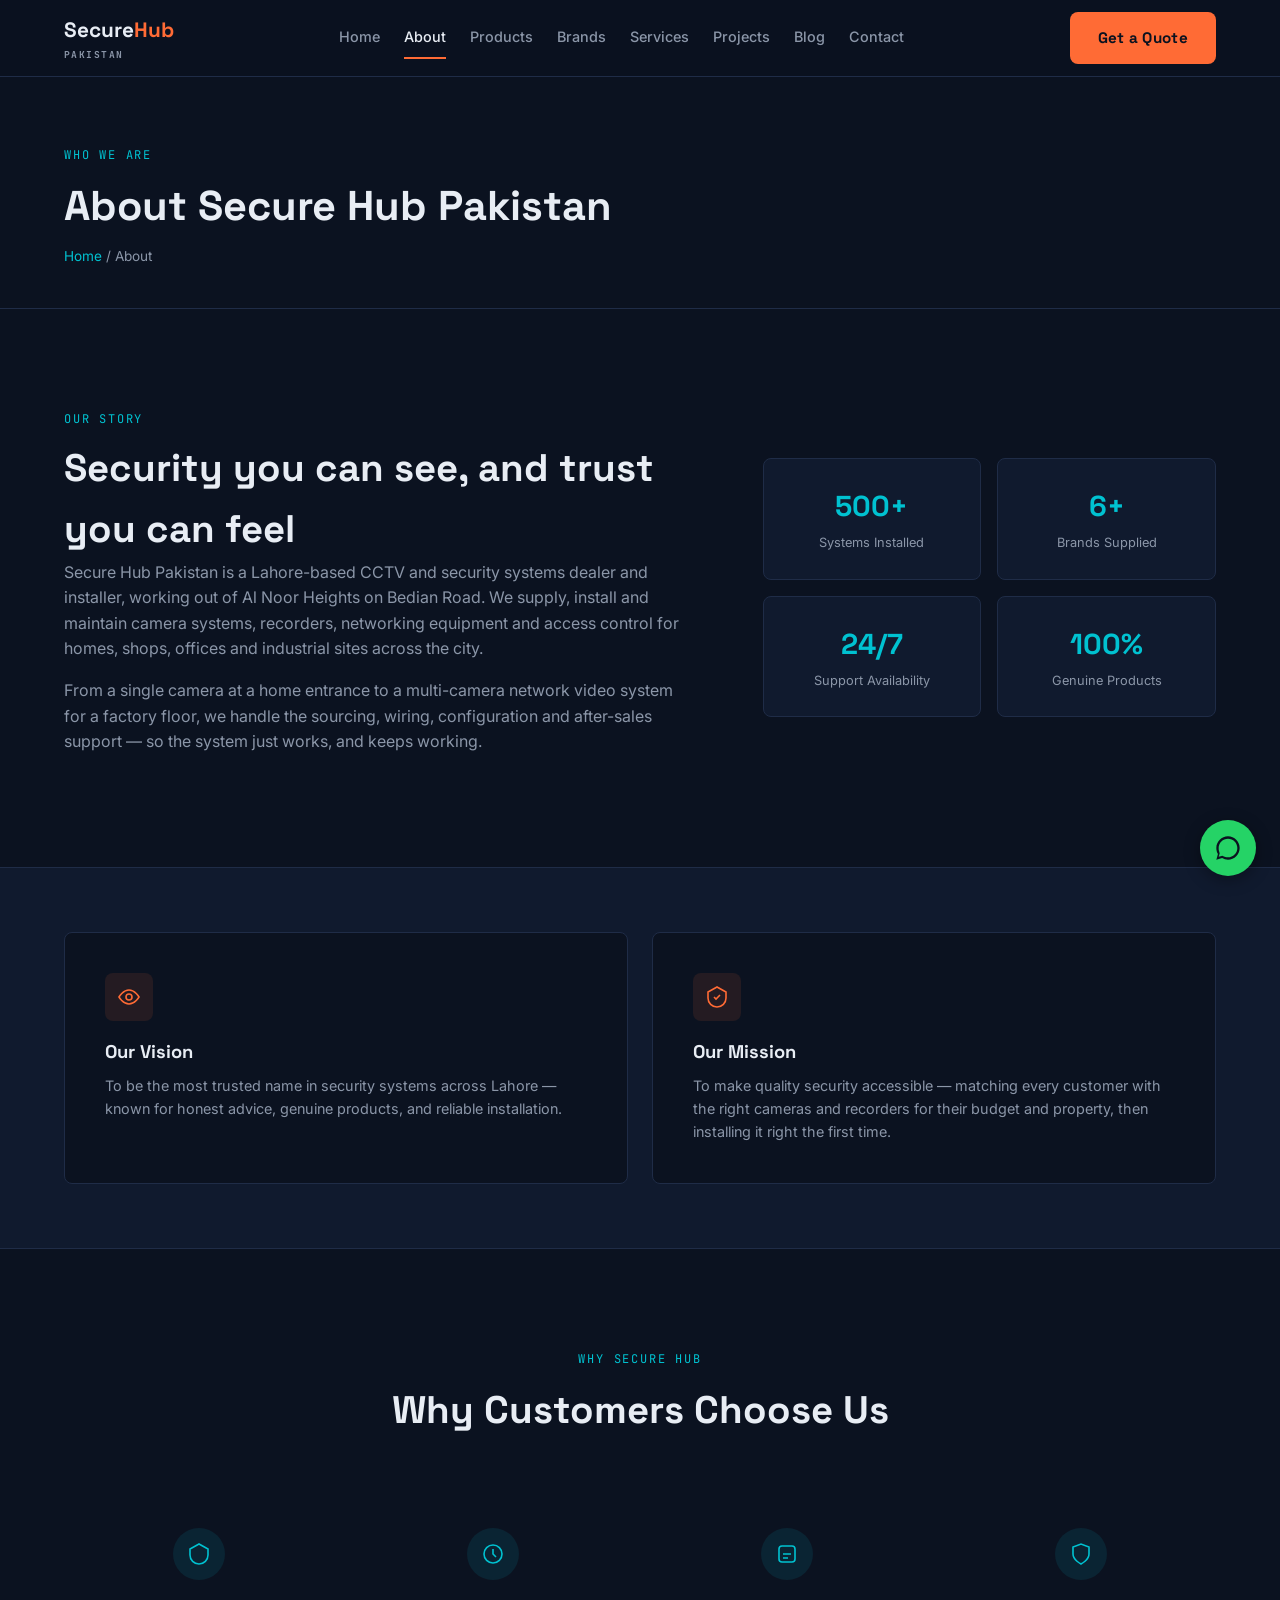
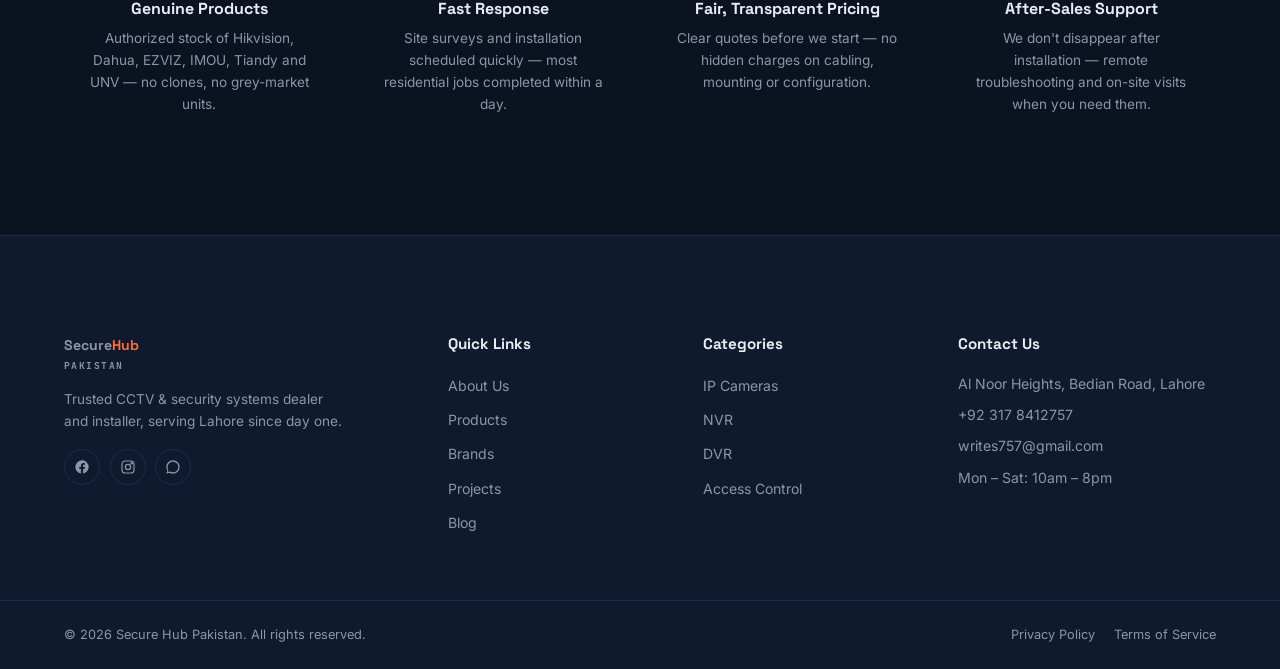
==== about.html @ 4f8807c8 "Add brands page with brand filtering" ====
<!DOCTYPE html>
<html lang="en">
<head>
<meta charset="UTF-8">
<meta name="viewport" content="width=device-width, initial-scale=1.0">
<title>About Us | Secure Hub Pakistan</title>
<meta name="description" content="Learn about Secure Hub Pakistan — Lahore's trusted CCTV and security systems dealer and installer.">
<link rel="preconnect" href="https://fonts.googleapis.com">
<link href="https://fonts.googleapis.com/css2?family=Space+Grotesk:wght@500;700&family=Inter:wght@400;500;600&family=JetBrains+Mono:wght@500&display=swap" rel="stylesheet">
<link rel="stylesheet" href="assets/css/variables.css">
<link rel="stylesheet" href="assets/css/style.css">
</head>
<body>

<!-- ===== NAVBAR ===== -->
<header class="navbar" id="navbar">
  <div class="container navbar__inner">
    <a href="index.html" class="navbar__logo">
      Secure<span>Hub</span> <small>PAKISTAN</small>
    </a>
    <nav class="navbar__links" id="navLinks">
      <a href="index.html">Home</a>
      <a href="about.html" class="active">About</a>
      <a href="products.html">Products</a>
      <a href="brands.html">Brands</a>
      <a href="services.html">Services</a>
      <a href="projects.html">Projects</a>
      <a href="blog.html">Blog</a>
      <a href="contact.html">Contact</a>
    </nav>
    <a href="contact.html" class="btn btn--primary navbar__cta">Get a Quote</a>
    <button class="navbar__toggle" id="navToggle" aria-label="Toggle menu">
      <span></span><span></span><span></span>
    </button>
  </div>
</header>

<!-- ===== PAGE HEADER ===== -->
<section class="page-header">
  <div class="container">
    <span class="section__eyebrow">WHO WE ARE</span>
    <h1 class="page-header__title">About Secure Hub Pakistan</h1>
    <p class="page-header__crumb"><a href="index.html">Home</a> / About</p>
  </div>
</section>

<!-- ===== INTRO ===== -->
<section class="about-intro">
  <div class="container about-intro__grid">
    <div>
      <span class="section__eyebrow">OUR STORY</span>
      <h2 class="section__title" style="text-align:left; margin-top:0.4rem;">Security you can see, and trust you can feel</h2>
      <p>
        Secure Hub Pakistan is a Lahore-based CCTV and security systems dealer and
        installer, working out of Al Noor Heights on Bedian Road. We supply, install
        and maintain camera systems, recorders, networking equipment and access
        control for homes, shops, offices and industrial sites across the city.
      </p>
      <p>
        From a single camera at a home entrance to a multi-camera network video
        system for a factory floor, we handle the sourcing, wiring, configuration
        and after-sales support — so the system just works, and keeps working.
      </p>
    </div>

    <div class="about-stats">
      <div class="about-stats__item">
        <strong>500+</strong>
        <span>Systems Installed</span>
      </div>
      <div class="about-stats__item">
        <strong>6+</strong>
        <span>Brands Supplied</span>
      </div>
      <div class="about-stats__item">
        <strong>24/7</strong>
        <span>Support Availability</span>
      </div>
      <div class="about-stats__item">
        <strong>100%</strong>
        <span>Genuine Products</span>
      </div>
    </div>
  </div>
</section>

<!-- ===== VISION / MISSION ===== -->
<section class="vm">
  <div class="container vm__grid">
    <div class="vm__card">
      <div class="vm__icon">
        <svg viewBox="0 0 24 24" fill="none" stroke="currentColor" stroke-width="1.6"><circle cx="12" cy="12" r="3"/><path d="M2 12s4-7 10-7 10 7 10 7-4 7-10 7-10-7-10-7z"/></svg>
      </div>
      <h3>Our Vision</h3>
      <p>To be the most trusted name in security systems across Lahore — known for honest advice, genuine products, and reliable installation.</p>
    </div>
    <div class="vm__card">
      <div class="vm__icon">
        <svg viewBox="0 0 24 24" fill="none" stroke="currentColor" stroke-width="1.6"><path d="M12 2 3 7v6c0 5 4 9 9 9s9-4 9-9V7l-9-5z"/><path d="M9 12l2 2 4-4"/></svg>
      </div>
      <h3>Our Mission</h3>
      <p>To make quality security accessible — matching every customer with the right cameras and recorders for their budget and property, then installing it right the first time.</p>
    </div>
  </div>
</section>

<!-- ===== WHY CHOOSE US ===== -->
<section class="why">
  <div class="container">
    <div class="section__head">
      <span class="section__eyebrow">WHY SECURE HUB</span>
      <h2 class="section__title">Why Customers Choose Us</h2>
    </div>

    <div class="why__grid">
      <div class="why__card">
        <div class="why__icon">
          <svg viewBox="0 0 24 24" fill="none" stroke="currentColor" stroke-width="1.6"><path d="M12 2 3 7v6c0 5 4 9 9 9s9-4 9-9V7l-9-5z"/></svg>
        </div>
        <h3>Genuine Products</h3>
        <p>Authorized stock of Hikvision, Dahua, EZVIZ, IMOU, Tiandy and UNV — no clones, no grey-market units.</p>
      </div>
      <div class="why__card">
        <div class="why__icon">
          <svg viewBox="0 0 24 24" fill="none" stroke="currentColor" stroke-width="1.6"><circle cx="12" cy="12" r="9"/><path d="M12 7v5l3 3"/></svg>
        </div>
        <h3>Fast Response</h3>
        <p>Site surveys and installation scheduled quickly — most residential jobs completed within a day.</p>
      </div>
      <div class="why__card">
        <div class="why__icon">
          <svg viewBox="0 0 24 24" fill="none" stroke="currentColor" stroke-width="1.6"><rect x="4" y="4" width="16" height="16" rx="3"/><path d="M8 12h8M8 16h5"/></svg>
        </div>
        <h3>Fair, Transparent Pricing</h3>
        <p>Clear quotes before we start — no hidden charges on cabling, mounting or configuration.</p>
      </div>
      <div class="why__card">
        <div class="why__icon">
          <svg viewBox="0 0 24 24" fill="none" stroke="currentColor" stroke-width="1.6"><path d="M12 22s8-4 8-10V5l-8-3-8 3v7c0 6 8 10 8 10z"/></svg>
        </div>
        <h3>After-Sales Support</h3>
        <p>We don't disappear after installation — remote troubleshooting and on-site visits when you need them.</p>
      </div>
    </div>
  </div>
</section>

<!-- ===== FOOTER ===== -->
<footer class="footer">
  <div class="container footer__grid">
    <div class="footer__col footer__brand">
      <a href="index.html" class="footer__logo">Secure<span>Hub</span> <small>PAKISTAN</small></a>
      <p>Trusted CCTV & security systems dealer and installer, serving Lahore since day one.</p>
      <div class="footer__social">
        <a href="#" aria-label="Facebook">
          <svg viewBox="0 0 24 24" fill="currentColor"><path d="M22 12a10 10 0 1 0-11.6 9.9v-7H7.9V12h2.5V9.8c0-2.5 1.5-3.9 3.8-3.9 1.1 0 2.2.2 2.2.2v2.4h-1.2c-1.2 0-1.6.8-1.6 1.6V12h2.8l-.4 2.9h-2.4v7A10 10 0 0 0 22 12z"/></svg>
        </a>
        <a href="#" aria-label="Instagram">
          <svg viewBox="0 0 24 24" fill="none" stroke="currentColor" stroke-width="1.8"><rect x="3" y="3" width="18" height="18" rx="5"/><circle cx="12" cy="12" r="4"/><circle cx="17.5" cy="6.5" r="1"/></svg>
        </a>
        <a href="https://wa.me/923178412757" aria-label="WhatsApp">
          <svg viewBox="0 0 24 24" fill="currentColor"><path d="M12 2C6.48 2 2 6.48 2 12c0 1.87.5 3.63 1.38 5.15L2 22l4.98-1.35A9.94 9.94 0 0 0 12 22c5.52 0 10-4.48 10-10S17.52 2 12 2zm0 18c-1.6 0-3.13-.42-4.47-1.22l-.32-.19-3.14.85.85-3.06-.2-.32A7.94 7.94 0 0 1 4 12c0-4.41 3.59-8 8-8s8 3.59 8 8-3.59 8-8 8z"/></svg>
        </a>
      </div>
    </div>
    <div class="footer__col">
      <h4>Quick Links</h4>
      <ul>
        <li><a href="about.html">About Us</a></li>
        <li><a href="products.html">Products</a></li>
        <li><a href="brands.html">Brands</a></li>
        <li><a href="projects.html">Projects</a></li>
        <li><a href="blog.html">Blog</a></li>
      </ul>
    </div>
    <div class="footer__col">
      <h4>Categories</h4>
      <ul>
        <li><a href="products.html?cat=ip-cameras">IP Cameras</a></li>
        <li><a href="products.html?cat=nvr">NVR</a></li>
        <li><a href="products.html?cat=dvr">DVR</a></li>
        <li><a href="products.html?cat=access-control">Access Control</a></li>
      </ul>
    </div>
    <div class="footer__col">
      <h4>Contact Us</h4>
      <ul class="footer__contact">
        <li>Al Noor Heights, Bedian Road, Lahore</li>
        <li><a href="tel:+923178412757">+92 317 8412757</a></li>
        <li><a href="mailto:writes757@gmail.com">writes757@gmail.com</a></li>
        <li>Mon – Sat: 10am – 8pm</li>
      </ul>
    </div>
  </div>
  <div class="footer__bottom">
    <div class="container footer__bottom-inner">
      <p>&copy; <span id="year"></span> Secure Hub Pakistan. All rights reserved.</p>
      <div class="footer__legal">
        <a href="privacy-policy.html">Privacy Policy</a>
        <a href="terms.html">Terms of Service</a>
      </div>
    </div>
  </div>
</footer>

<a href="https://wa.me/923178412757" class="whatsapp-float" target="_blank" aria-label="Chat on WhatsApp">
  <svg viewBox="0 0 24 24" fill="currentColor"><path d="M12 2C6.48 2 2 6.48 2 12c0 1.87.5 3.63 1.38 5.15L2 22l4.98-1.35A9.94 9.94 0 0 0 12 22c5.52 0 10-4.48 10-10S17.52 2 12 2zm0 18c-1.6 0-3.13-.42-4.47-1.22l-.32-.19-3.14.85.85-3.06-.2-.32A7.94 7.94 0 0 1 4 12c0-4.41 3.59-8 8-8s8 3.59 8 8-3.59 8-8 8z"/></svg>
</a>

<script src="assets/js/main.js"></script>
</body>
</html>
---- assets/css/variables.css ----
:root {
  /* Colors */
  --color-bg: #0B1220;
  --color-surface: #101A2E;
  --color-surface-light: #16223B;
  --color-text: #E8EDF4;
  --color-text-muted: #8B96A8;
  --color-accent: #FF6B35;      /* CTA / warm alert */
  --color-accent-hover: #FF7F52;
  --color-signal: #00C2D1;      /* tech / status cyan */
  --color-border: #1F2C47;

  /* Type */
  --font-display: 'Space Grotesk', sans-serif;
  --font-body: 'Inter', sans-serif;
  --font-mono: 'JetBrains Mono', monospace;

  /* Spacing scale */
  --space-1: 0.5rem;
  --space-2: 1rem;
  --space-3: 1.5rem;
  --space-4: 2.5rem;
  --space-5: 4rem;
  --space-6: 6rem;

  /* Layout */
  --container-width: 1200px;
  --radius: 8px;
}
---- assets/css/style.css ----
* { margin: 0; padding: 0; box-sizing: border-box; }

body {
  background: var(--color-bg);
  color: var(--color-text);
  font-family: var(--font-body);
  line-height: 1.6;
}

.container {
  max-width: var(--container-width);
  margin: 0 auto;
  padding: 0 var(--space-3);
}

a { text-decoration: none; color: inherit; }
ul { list-style: none; }

/* ===== Buttons ===== */
.btn {
  display: inline-block;
  padding: 0.85rem 1.75rem;
  border-radius: var(--radius);
  font-family: var(--font-display);
  font-weight: 700;
  font-size: 0.95rem;
  letter-spacing: 0.02em;
  transition: transform 0.15s ease, background 0.2s ease;
}
.btn--primary {
  background: var(--color-accent);
  color: #0B1220;
}
.btn--primary:hover {
  background: var(--color-accent-hover);
  transform: translateY(-2px);
}
.btn--ghost {
  border: 1px solid var(--color-border);
  color: var(--color-text);
}
.btn--ghost:hover {
  border-color: var(--color-signal);
  color: var(--color-signal);
}

/* ===== Navbar ===== */
.navbar {
  position: sticky;
  top: 0;
  z-index: 100;
  background: rgba(11, 18, 32, 0.85);
  backdrop-filter: blur(10px);
  border-bottom: 1px solid var(--color-border);
}
.navbar__inner {
  display: flex;
  align-items: center;
  justify-content: space-between;
  height: 76px;
}
.navbar__logo {
  font-family: var(--font-display);
  font-size: 1.3rem;
  font-weight: 700;
}
.navbar__logo span { color: var(--color-accent); }
.navbar__logo small {
  display: block;
  font-family: var(--font-mono);
  font-size: 0.6rem;
  letter-spacing: 0.15em;
  color: var(--color-text-muted);
}
.navbar__links {
  display: flex;
  gap: var(--space-3);
}
.navbar__links a {
  font-size: 0.9rem;
  font-weight: 500;
  color: var(--color-text-muted);
  padding: 0.5rem 0;
  border-bottom: 2px solid transparent;
  transition: color 0.2s ease, border-color 0.2s ease;
}
.navbar__links a:hover,
.navbar__links a.active {
  color: var(--color-text);
  border-bottom-color: var(--color-accent);
}
.navbar__toggle {
  display: none;
  flex-direction: column;
  gap: 5px;
  background: none;
  border: none;
  cursor: pointer;
}
.navbar__toggle span {
  width: 24px;
  height: 2px;
  background: var(--color-text);
}

/* ===== Hero ===== */
.hero {
  position: relative;
  overflow: hidden;
  padding: var(--space-6) 0 var(--space-5);
}
.hero__grid {
  position: absolute;
  inset: 0;
  background-image:
    linear-gradient(var(--color-border) 1px, transparent 1px),
    linear-gradient(90deg, var(--color-border) 1px, transparent 1px);
  background-size: 48px 48px;
  opacity: 0.25;
  mask-image: radial-gradient(ellipse at center, black 0%, transparent 70%);
}
.hero__scanline {
  position: absolute;
  left: 0; right: 0;
  height: 2px;
  background: linear-gradient(90deg, transparent, var(--color-signal), transparent);
  opacity: 0.6;
  animation: scan 6s linear infinite;
}
@keyframes scan {
  0% { top: 0%; }
  100% { top: 100%; }
}
.hero__inner {
  position: relative;
  z-index: 1;
  max-width: 760px;
}
.hero__badge {
  display: inline-flex;
  align-items: center;
  gap: 0.5rem;
  font-family: var(--font-mono);
  font-size: 0.75rem;
  letter-spacing: 0.1em;
  color: var(--color-signal);
  border: 1px solid var(--color-border);
  padding: 0.4rem 0.9rem;
  border-radius: 999px;
  margin-bottom: var(--space-3);
}
.hero__dot {
  width: 7px; height: 7px;
  border-radius: 50%;
  background: var(--color-accent);
  box-shadow: 0 0 0 4px rgba(255,107,53,0.15);
}
.hero__title {
  font-family: var(--font-display);
  font-size: clamp(2.2rem, 5vw, 3.4rem);
  font-weight: 700;
  line-height: 1.15;
  margin-bottom: var(--space-3);
}
.hero__title span { color: var(--color-text-muted); font-weight: 500; }
.hero__subtitle {
  font-size: 1.05rem;
  color: var(--color-text-muted);
  max-width: 560px;
  margin-bottom: var(--space-4);
}
.hero__actions {
  display: flex;
  gap: var(--space-2);
  margin-bottom: var(--space-5);
  flex-wrap: wrap;
}
.hero__stats {
  display: flex;
  gap: var(--space-5);
  padding-top: var(--space-3);
  border-top: 1px solid var(--color-border);
}
.hero__stat strong {
  display: block;
  font-family: var(--font-display);
  font-size: 1.6rem;
  color: var(--color-signal);
}
.hero__stat span {
  font-size: 0.8rem;
  color: var(--color-text-muted);
}

/* ===== Responsive ===== */
@media (max-width: 860px) {
  .navbar__links, .navbar__cta { display: none; }
  .navbar__toggle { display: flex; }
  .hero__stats { gap: var(--space-4); }
}
/* ===== Section Head (reusable) ===== */
.section__head {
  text-align: center;
  max-width: 560px;
  margin: 0 auto var(--space-5);
}
.section__eyebrow {
  font-family: var(--font-mono);
  font-size: 0.75rem;
  letter-spacing: 0.15em;
  color: var(--color-signal);
}
.section__title {
  font-family: var(--font-display);
  font-size: clamp(1.8rem, 3.5vw, 2.4rem);
  font-weight: 700;
  margin-top: var(--space-1);
}

/* ===== Categories ===== */
.categories {
  padding: var(--space-6) 0;
  border-top: 1px solid var(--color-border);
}
.categories__grid {
  display: grid;
  grid-template-columns: repeat(4, 1fr);
  gap: var(--space-3);
}
.cat-card {
  background: var(--color-surface);
  border: 1px solid var(--color-border);
  border-radius: var(--radius);
  padding: var(--space-3);
  transition: border-color 0.2s ease, transform 0.2s ease, background 0.2s ease;
}
.cat-card:hover {
  border-color: var(--color-accent);
  background: var(--color-surface-light);
  transform: translateY(-4px);
}
.cat-card__icon {
  width: 44px;
  height: 44px;
  display: flex;
  align-items: center;
  justify-content: center;
  border-radius: var(--radius);
  background: rgba(0, 194, 209, 0.1);
  color: var(--color-signal);
  margin-bottom: var(--space-2);
}
.cat-card:hover .cat-card__icon {
  background: rgba(255, 107, 53, 0.12);
  color: var(--color-accent);
}
.cat-card__icon svg { width: 22px; height: 22px; }
.cat-card h3 {
  font-family: var(--font-display);
  font-size: 1.05rem;
  font-weight: 700;
  margin-bottom: 0.25rem;
}
.cat-card p {
  font-size: 0.85rem;
  color: var(--color-text-muted);
}
.categories__more {
  text-align: center;
  margin-top: var(--space-4);
}

@media (max-width: 960px) {
  .categories__grid { grid-template-columns: repeat(2, 1fr); }
}
@media (max-width: 480px) {
  .categories__grid { grid-template-columns: 1fr; }
}
.cat-card__img {
  width: 100%;
  height: 120px;
  object-fit: cover;
  border-radius: var(--radius);
  margin-bottom: var(--space-2);
}
/* ===== Featured Products ===== */
.featured {
  padding: var(--space-6) 0;
  border-top: 1px solid var(--color-border);
  background: var(--color-surface);
}
.featured__grid {
  display: grid;
  grid-template-columns: repeat(3, 1fr);
  gap: var(--space-3);
}
.product-card {
  background: var(--color-bg);
  border: 1px solid var(--color-border);
  border-radius: var(--radius);
  overflow: hidden;
  transition: border-color 0.2s ease, transform 0.2s ease;
}
.product-card:hover {
  border-color: var(--color-signal);
  transform: translateY(-4px);
}
.product-card__img {
  width: 100%;
  height: 180px;
  object-fit: cover;
  display: block;
}
.product-card__img--placeholder {
  display: flex;
  align-items: center;
  justify-content: center;
  background: var(--color-surface-light);
  color: var(--color-text-muted);
}
.product-card__img--placeholder svg { width: 48px; height: 48px; }
.product-card__body { padding: var(--space-3); }
.product-card__brand {
  font-family: var(--font-mono);
  font-size: 0.7rem;
  letter-spacing: 0.1em;
  color: var(--color-signal);
}
.product-card__body h3 {
  font-family: var(--font-display);
  font-size: 1.05rem;
  font-weight: 700;
  margin: 0.35rem 0 0.15rem;
}
.product-card__model {
  font-family: var(--font-mono);
  font-size: 0.8rem;
  color: var(--color-text-muted);
}
.product-card__footer {
  display: flex;
  align-items: center;
  justify-content: space-between;
  margin-top: var(--space-2);
  padding-top: var(--space-2);
  border-top: 1px solid var(--color-border);
}
.product-card__price {
  font-family: var(--font-display);
  font-weight: 700;
  color: var(--color-text);
}
.product-card__whatsapp {
  width: 36px;
  height: 36px;
  display: flex;
  align-items: center;
  justify-content: center;
  border-radius: 50%;
  background: #25D366;
  color: #0B1220;
  transition: transform 0.15s ease;
}
.product-card__whatsapp:hover { transform: scale(1.08); }
.product-card__whatsapp svg { width: 18px; height: 18px; }

@media (max-width: 960px) {
  .featured__grid { grid-template-columns: repeat(2, 1fr); }
}
@media (max-width: 600px) {
  .featured__grid { grid-template-columns: 1fr; }
}
/* ===== Footer ===== */
.footer {
  background: var(--color-surface);
  border-top: 1px solid var(--color-border);
  padding: var(--space-6) 0 0;
}
.footer__grid {
  display: grid;
  grid-template-columns: 1.6fr 1fr 1fr 1.2fr;
  gap: var(--space-4);
  padding-bottom: var(--space-5);
}
.footer__logo {
  font-family: var(--font-display);
  font-size: 1.2rem;
  font-weight: 700;
}
.footer__logo span { color: var(--color-accent); }
.footer__logo small {
  display: block;
  font-family: var(--font-mono);
  font-size: 0.6rem;
  letter-spacing: 0.15em;
  color: var(--color-text-muted);
}
.footer__brand p {
  color: var(--color-text-muted);
  font-size: 0.85rem;
  margin: var(--space-2) 0;
  max-width: 280px;
}
.footer__social {
  display: flex;
  gap: 0.6rem;
}
.footer__social a {
  width: 36px;
  height: 36px;
  display: flex;
  align-items: center;
  justify-content: center;
  border: 1px solid var(--color-border);
  border-radius: 50%;
  color: var(--color-text-muted);
  transition: color 0.2s ease, border-color 0.2s ease;
}
.footer__social a:hover {
  color: var(--color-signal);
  border-color: var(--color-signal);
}
.footer__social svg { width: 16px; height: 16px; }

.footer__col h4 {
  font-family: var(--font-display);
  font-size: 0.95rem;
  margin-bottom: var(--space-2);
}
.footer__col ul { display: flex; flex-direction: column; gap: 0.55rem; }
.footer__col a {
  color: var(--color-text-muted);
  font-size: 0.88rem;
  transition: color 0.2s ease;
}
.footer__col a:hover { color: var(--color-signal); }
.footer__contact li {
  color: var(--color-text-muted);
  font-size: 0.88rem;
}

.footer__bottom {
  border-top: 1px solid var(--color-border);
  padding: var(--space-3) 0;
}
.footer__bottom-inner {
  display: flex;
  justify-content: space-between;
  align-items: center;
  flex-wrap: wrap;
  gap: 0.5rem;
}
.footer__bottom-inner p {
  font-size: 0.8rem;
  color: var(--color-text-muted);
}
.footer__legal { display: flex; gap: 1.2rem; }
.footer__legal a { font-size: 0.8rem; color: var(--color-text-muted); }
.footer__legal a:hover { color: var(--color-signal); }

/* ===== WhatsApp Floating Button ===== */
.whatsapp-float {
  position: fixed;
  bottom: 24px;
  right: 24px;
  width: 56px;
  height: 56px;
  background: #25D366;
  color: #0B1220;
  border-radius: 50%;
  display: flex;
  align-items: center;
  justify-content: center;
  box-shadow: 0 4px 16px rgba(0,0,0,0.35);
  z-index: 200;
  transition: transform 0.2s ease;
}
.whatsapp-float:hover { transform: scale(1.08); }
.whatsapp-float svg { width: 28px; height: 28px; }

@media (max-width: 860px) {
  .footer__grid { grid-template-columns: 1fr 1fr; }
}
@media (max-width: 500px) {
  .footer__grid { grid-template-columns: 1fr; }
}
/* ===== Page Header ===== */
.page-header {
  padding: var(--space-5) 0 var(--space-4);
  border-bottom: 1px solid var(--color-border);
}
.page-header__title {
  font-family: var(--font-display);
  font-size: clamp(1.8rem, 4vw, 2.6rem);
  font-weight: 700;
  margin: 0.4rem 0;
}
.page-header__crumb {
  font-size: 0.85rem;
  color: var(--color-text-muted);
}
.page-header__crumb a { color: var(--color-signal); }

/* ===== Shop Layout ===== */
.shop { padding: var(--space-5) 0 var(--space-6); }
.shop__layout {
  display: grid;
  grid-template-columns: 260px 1fr;
  gap: var(--space-4);
  align-items: start;
}

.shop__sidebar {
  background: var(--color-surface);
  border: 1px solid var(--color-border);
  border-radius: var(--radius);
  padding: var(--space-3);
  position: sticky;
  top: 100px;
}
.filter-group { margin-bottom: var(--space-3); }
.filter-group h4 {
  font-family: var(--font-display);
  font-size: 0.9rem;
  margin-bottom: 0.6rem;
}
.filter-group input[type="text"] {
  width: 100%;
  padding: 0.6rem;
  background: var(--color-bg);
  border: 1px solid var(--color-border);
  border-radius: 6px;
  color: var(--color-text);
  font-size: 0.85rem;
}
.filter-item {
  display: flex;
  align-items: center;
  gap: 0.5rem;
  font-size: 0.85rem;
  color: var(--color-text-muted);
  padding: 0.35rem 0;
  cursor: pointer;
}
.filter-item:hover { color: var(--color-text); }
.filter-clear { width: 100%; text-align: center; }

.shop__results-bar {
  margin-bottom: var(--space-3);
  font-size: 0.85rem;
  color: var(--color-text-muted);
}
.shop__grid {
  display: grid;
  grid-template-columns: repeat(3, 1fr);
  gap: var(--space-3);
}
.shop__empty {
  color: var(--color-text-muted);
  padding: var(--space-4) 0;
}

@media (max-width: 900px) {
  .shop__layout { grid-template-columns: 1fr; }
  .shop__sidebar { position: static; }
  .shop__grid { grid-template-columns: repeat(2, 1fr); }
}
@media (max-width: 560px) {
  .shop__grid { grid-template-columns: 1fr; }
}
/* ===== About Intro ===== */
.about-intro { padding: var(--space-6) 0; }
.about-intro__grid {
  display: grid;
  grid-template-columns: 1.4fr 1fr;
  gap: var(--space-5);
  align-items: center;
}
.about-intro p {
  color: var(--color-text-muted);
  margin-bottom: var(--space-2);
}
.about-stats {
  display: grid;
  grid-template-columns: 1fr 1fr;
  gap: var(--space-2);
}
.about-stats__item {
  background: var(--color-surface);
  border: 1px solid var(--color-border);
  border-radius: var(--radius);
  padding: var(--space-3);
  text-align: center;
}
.about-stats__item strong {
  display: block;
  font-family: var(--font-display);
  font-size: 1.8rem;
  color: var(--color-signal);
}
.about-stats__item span {
  font-size: 0.8rem;
  color: var(--color-text-muted);
}

/* ===== Vision / Mission ===== */
.vm {
  padding: var(--space-5) 0;
  border-top: 1px solid var(--color-border);
  border-bottom: 1px solid var(--color-border);
  background: var(--color-surface);
}
.vm__grid {
  display: grid;
  grid-template-columns: 1fr 1fr;
  gap: var(--space-3);
}
.vm__card {
  background: var(--color-bg);
  border: 1px solid var(--color-border);
  border-radius: var(--radius);
  padding: var(--space-4);
}
.vm__icon {
  width: 48px;
  height: 48px;
  border-radius: var(--radius);
  background: rgba(255, 107, 53, 0.1);
  color: var(--color-accent);
  display: flex;
  align-items: center;
  justify-content: center;
  margin-bottom: var(--space-2);
}
.vm__icon svg { width: 24px; height: 24px; }
.vm__card h3 {
  font-family: var(--font-display);
  font-size: 1.15rem;
  margin-bottom: 0.5rem;
}
.vm__card p { color: var(--color-text-muted); font-size: 0.9rem; }

/* ===== Why Choose Us ===== */
.why { padding: var(--space-6) 0; }
.why__grid {
  display: grid;
  grid-template-columns: repeat(4, 1fr);
  gap: var(--space-3);
}
.why__card {
  text-align: center;
  padding: var(--space-3);
}
.why__icon {
  width: 52px;
  height: 52px;
  margin: 0 auto var(--space-2);
  border-radius: 50%;
  background: rgba(0, 194, 209, 0.1);
  color: var(--color-signal);
  display: flex;
  align-items: center;
  justify-content: center;
}
.why__icon svg { width: 24px; height: 24px; }
.why__card h3 {
  font-family: var(--font-display);
  font-size: 1rem;
  margin-bottom: 0.4rem;
}
.why__card p { color: var(--color-text-muted); font-size: 0.85rem; }

@media (max-width: 900px) {
  .about-intro__grid { grid-template-columns: 1fr; }
  .vm__grid { grid-template-columns: 1fr; }
  .why__grid { grid-template-columns: repeat(2, 1fr); }
}
@media (max-width: 500px) {
  .why__grid { grid-template-columns: 1fr; }
}
/* ===== Contact Page ===== */
.contact { padding: var(--space-6) 0; }
.contact__grid {
  display: grid;
  grid-template-columns: 1fr 1.1fr;
  gap: var(--space-5);
  align-items: start;
}
.contact__lead {
  color: var(--color-text-muted);
  margin: var(--space-2) 0 var(--space-4);
}
.contact-card {
  display: flex;
  gap: var(--space-2);
  align-items: flex-start;
  padding: var(--space-2) 0;
  border-bottom: 1px solid var(--color-border);
}
.contact-card:last-child { border-bottom: none; }
.contact-card__icon {
  width: 42px;
  height: 42px;
  flex-shrink: 0;
  border-radius: var(--radius);
  background: rgba(0, 194, 209, 0.1);
  color: var(--color-signal);
  display: flex;
  align-items: center;
  justify-content: center;
}
.contact-card__icon svg { width: 20px; height: 20px; }
.contact-card h4 {
  font-family: var(--font-display);
  font-size: 0.95rem;
  margin-bottom: 0.2rem;
}
.contact-card p, .contact-card a { color: var(--color-text-muted); font-size: 0.9rem; }
.contact-card a:hover { color: var(--color-signal); }

.contact-form {
  background: var(--color-surface);
  border: 1px solid var(--color-border);
  border-radius: var(--radius);
  padding: var(--space-4);
}
.contact-form h3 {
  font-family: var(--font-display);
  margin-bottom: var(--space-3);
}
.contact-form label {
  display: block;
  font-size: 0.82rem;
  color: var(--color-text-muted);
  margin: var(--space-2) 0 0.35rem;
}
.contact-form input,
.contact-form select,
.contact-form textarea {
  width: 100%;
  padding: 0.7rem;
  background: var(--color-bg);
  border: 1px solid var(--color-border);
  border-radius: 6px;
  color: var(--color-text);
  font-family: var(--font-body);
  font-size: 0.9rem;
  resize: vertical;
}
.contact-form__submit {
  width: 100%;
  margin-top: var(--space-3);
  text-align: center;
}
.contact-form__note {
  font-size: 0.78rem;
  color: var(--color-text-muted);
  text-align: center;
  margin-top: 0.6rem;
}

/* ===== Map ===== */
.map-section {
  line-height: 0;
  border-top: 1px solid var(--color-border);
}

@media (max-width: 900px) {
  .contact__grid { grid-template-columns: 1fr; }
}
/* ===== Brands Page ===== */
.brands-page { padding: var(--space-6) 0; }
.brands-page__grid {
  display: grid;
  grid-template-columns: repeat(4, 1fr);
  gap: var(--space-3);
}
.brand-card {
  background: var(--color-surface);
  border: 1px solid var(--color-border);
  border-radius: var(--radius);
  padding: var(--space-4);
  text-align: center;
  transition: border-color 0.2s ease, transform 0.2s ease;
}
.brand-card:hover {
  border-color: var(--color-accent);
  transform: translateY(-4px);
}
.brand-card__logo {
  width: 64px;
  height: 64px;
  margin: 0 auto var(--space-2);
  border-radius: 50%;
  background: var(--color-surface-light);
  display: flex;
  align-items: center;
  justify-content: center;
  overflow: hidden;
}
.brand-card__initial {
  font-family: var(--font-display);
  font-size: 1.6rem;
  font-weight: 700;
  color: var(--color-signal);
}
.brand-card__logo-img { width: 100%; height: 100%; object-fit: contain; }
.brand-card h3 {
  font-family: var(--font-display);
  font-size: 1.1rem;
  margin-bottom: 0.4rem;
}
.brand-card p {
  font-size: 0.82rem;
  color: var(--color-text-muted);
}

@media (max-width: 900px) {
  .brands-page__grid { grid-template-columns: repeat(2, 1fr); }
}
@media (max-width: 500px) {
  .brands-page__grid { grid-template-columns: 1fr; }
}
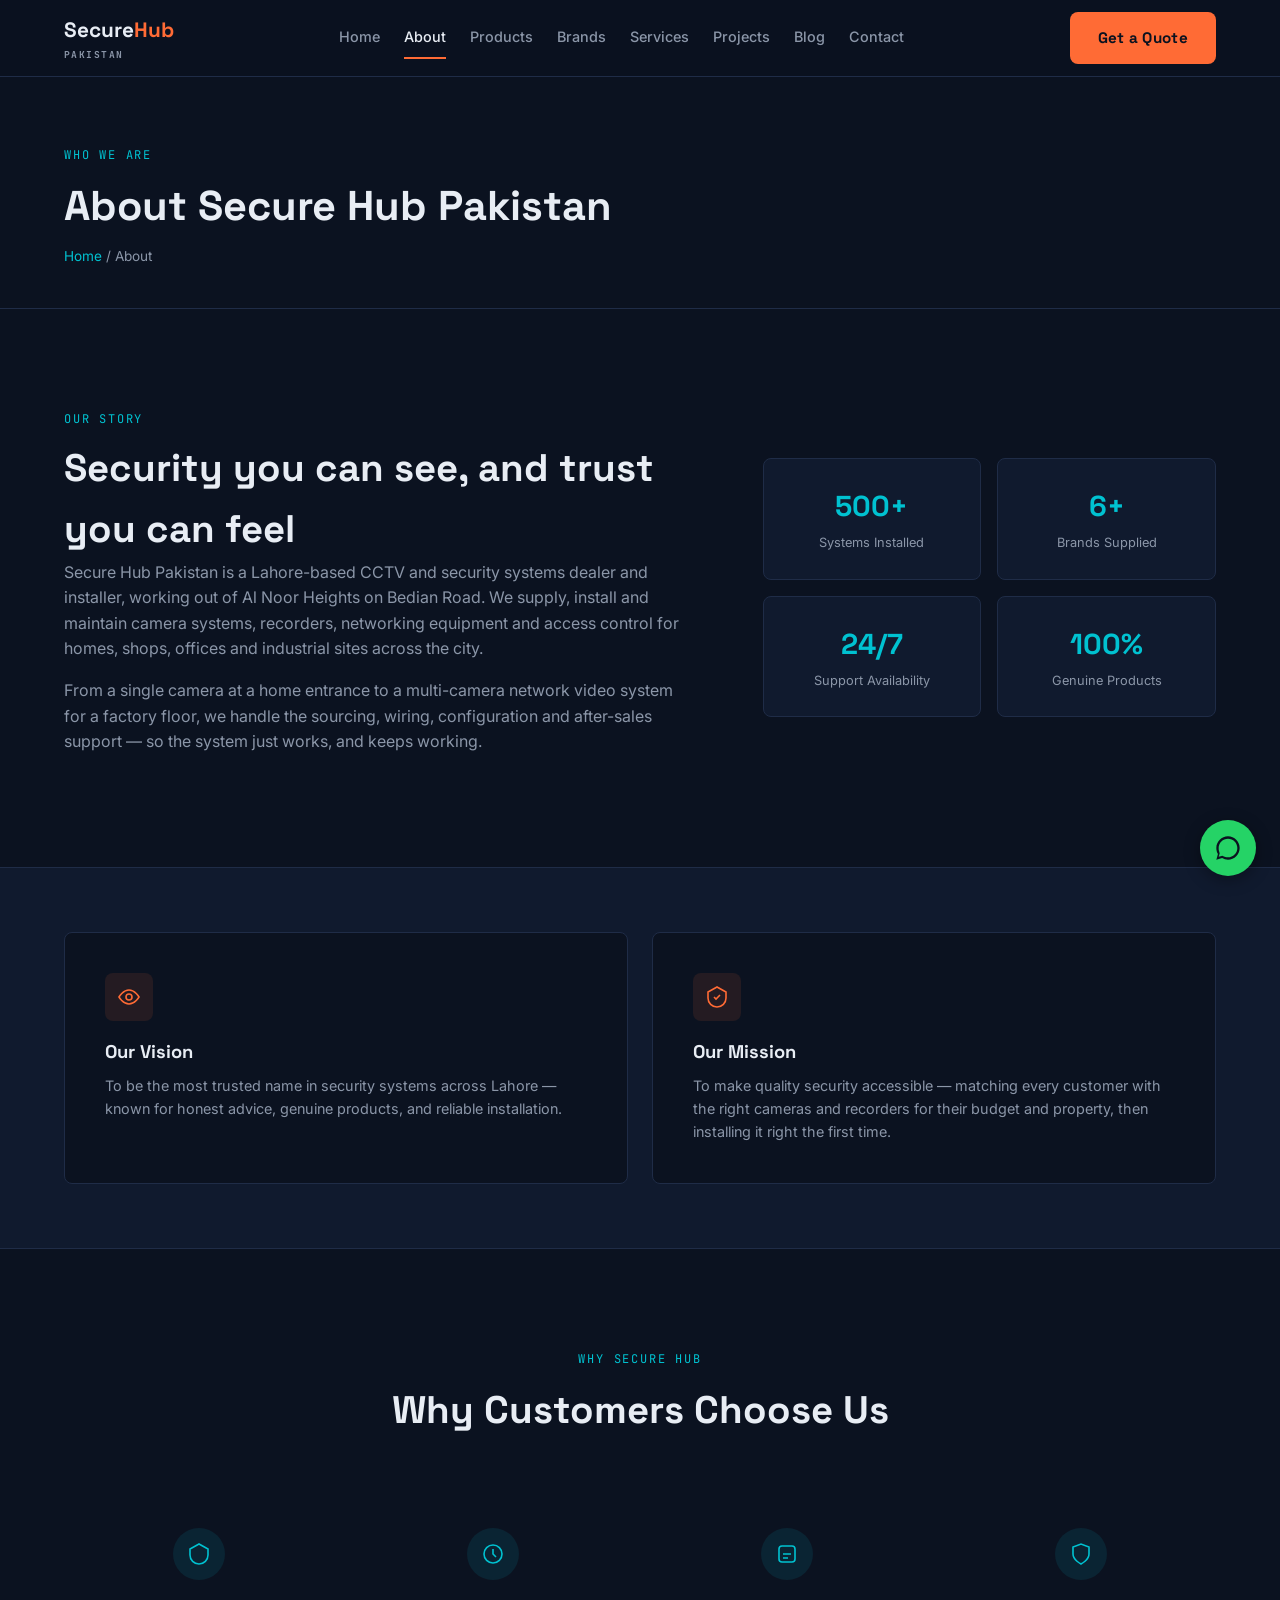
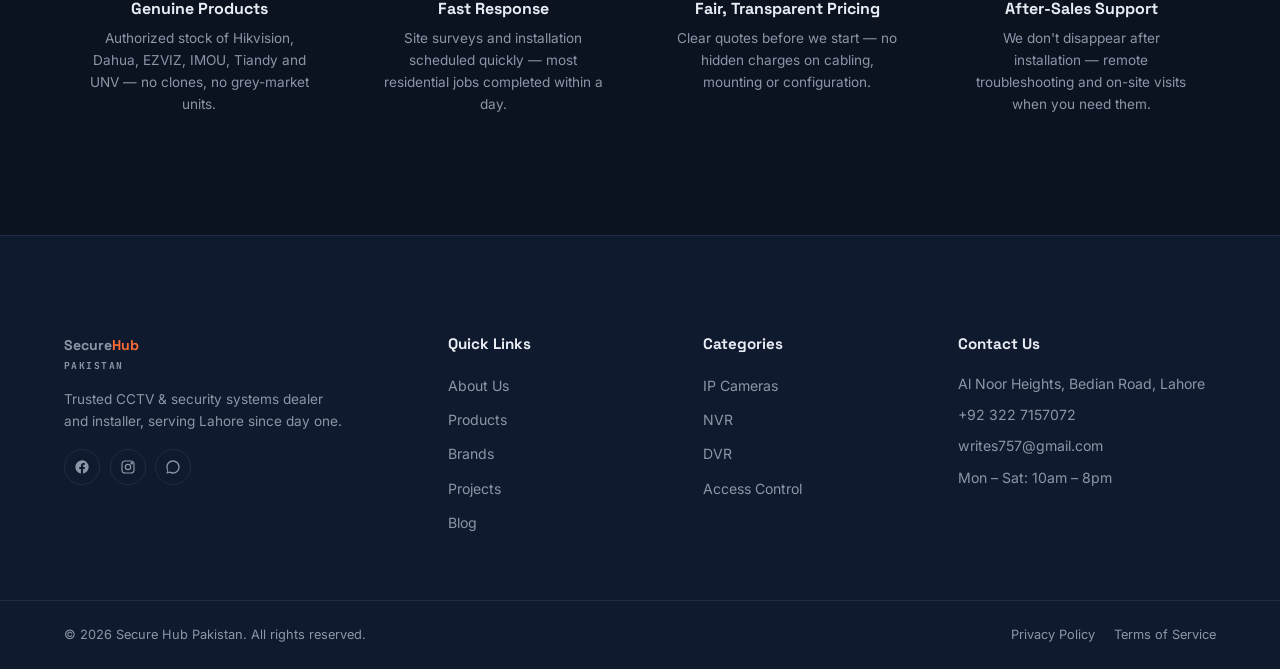
==== commit fedafbb3: "Update phone and WhatsApp number" ====
--- a/about.html
+++ b/about.html
@@ -158,7 +158,7 @@
         <a href="#" aria-label="Instagram">
           <svg viewBox="0 0 24 24" fill="none" stroke="currentColor" stroke-width="1.8"><rect x="3" y="3" width="18" height="18" rx="5"/><circle cx="12" cy="12" r="4"/><circle cx="17.5" cy="6.5" r="1"/></svg>
         </a>
-        <a href="https://wa.me/923178412757" aria-label="WhatsApp">
+        <a href="https://wa.me/923227157072" aria-label="WhatsApp">
           <svg viewBox="0 0 24 24" fill="currentColor"><path d="M12 2C6.48 2 2 6.48 2 12c0 1.87.5 3.63 1.38 5.15L2 22l4.98-1.35A9.94 9.94 0 0 0 12 22c5.52 0 10-4.48 10-10S17.52 2 12 2zm0 18c-1.6 0-3.13-.42-4.47-1.22l-.32-.19-3.14.85.85-3.06-.2-.32A7.94 7.94 0 0 1 4 12c0-4.41 3.59-8 8-8s8 3.59 8 8-3.59 8-8 8z"/></svg>
         </a>
       </div>
@@ -186,7 +186,7 @@
       <h4>Contact Us</h4>
       <ul class="footer__contact">
         <li>Al Noor Heights, Bedian Road, Lahore</li>
-        <li><a href="tel:+923178412757">+92 317 8412757</a></li>
+        <li><a href="tel:+923227157072">+92 322 7157072</a></li>
         <li><a href="mailto:writes757@gmail.com">writes757@gmail.com</a></li>
         <li>Mon – Sat: 10am – 8pm</li>
       </ul>
@@ -203,7 +203,7 @@
   </div>
 </footer>
 
-<a href="https://wa.me/923178412757" class="whatsapp-float" target="_blank" aria-label="Chat on WhatsApp">
+<a href="https://wa.me/923227157072" class="whatsapp-float" target="_blank" aria-label="Chat on WhatsApp">
   <svg viewBox="0 0 24 24" fill="currentColor"><path d="M12 2C6.48 2 2 6.48 2 12c0 1.87.5 3.63 1.38 5.15L2 22l4.98-1.35A9.94 9.94 0 0 0 12 22c5.52 0 10-4.48 10-10S17.52 2 12 2zm0 18c-1.6 0-3.13-.42-4.47-1.22l-.32-.19-3.14.85.85-3.06-.2-.32A7.94 7.94 0 0 1 4 12c0-4.41 3.59-8 8-8s8 3.59 8 8-3.59 8-8 8z"/></svg>
 </a>
 
--- a/assets/css/style.css
+++ b/assets/css/style.css
@@ -820,4 +820,154 @@
 }
 @media (max-width: 500px) {
   .brands-page__grid { grid-template-columns: 1fr; }
+}
+/* ===== Services Page ===== */
+.services-page { padding: var(--space-6) 0; }
+.services-page__grid {
+  display: grid;
+  grid-template-columns: repeat(3, 1fr);
+  gap: var(--space-3);
+  margin-bottom: var(--space-6);
+}
+.service-card {
+  background: var(--color-surface);
+  border: 1px solid var(--color-border);
+  border-radius: var(--radius);
+  padding: var(--space-3);
+  transition: border-color 0.2s ease, transform 0.2s ease;
+}
+.service-card:hover {
+  border-color: var(--color-signal);
+  transform: translateY(-4px);
+}
+.service-card__icon {
+  width: 48px;
+  height: 48px;
+  border-radius: var(--radius);
+  background: rgba(0, 194, 209, 0.1);
+  color: var(--color-signal);
+  display: flex;
+  align-items: center;
+  justify-content: center;
+  margin-bottom: var(--space-2);
+}
+.service-card__icon svg { width: 24px; height: 24px; }
+.service-card h3 {
+  font-family: var(--font-display);
+  font-size: 1.05rem;
+  margin-bottom: 0.4rem;
+}
+.service-card p {
+  font-size: 0.85rem;
+  color: var(--color-text-muted);
+}
+
+.services-page__cta {
+  text-align: center;
+  background: var(--color-surface);
+  border: 1px solid var(--color-border);
+  border-radius: var(--radius);
+  padding: var(--space-5);
+}
+.services-page__cta h2 {
+  font-family: var(--font-display);
+  font-size: 1.5rem;
+  margin-bottom: 0.5rem;
+}
+.services-page__cta p {
+  color: var(--color-text-muted);
+  margin-bottom: var(--space-3);
+}
+
+@media (max-width: 900px) {
+  .services-page__grid { grid-template-columns: repeat(2, 1fr); }
+}
+@media (max-width: 560px) {
+  .services-page__grid { grid-template-columns: 1fr; }
+}
+/* ===== Projects Page ===== */
+.projects-page { padding: var(--space-6) 0; }
+
+.project-tabs {
+  display: flex;
+  gap: 0.6rem;
+  margin-bottom: var(--space-4);
+  flex-wrap: wrap;
+}
+.project-tab {
+  background: var(--color-surface);
+  border: 1px solid var(--color-border);
+  color: var(--color-text-muted);
+  padding: 0.55rem 1.2rem;
+  border-radius: 999px;
+  font-family: var(--font-display);
+  font-size: 0.85rem;
+  font-weight: 700;
+  cursor: pointer;
+  text-transform: capitalize;
+  transition: all 0.2s ease;
+}
+.project-tab:hover { color: var(--color-text); }
+.project-tab.active {
+  background: var(--color-accent);
+  border-color: var(--color-accent);
+  color: #0B1220;
+}
+
+.projects-page__grid {
+  display: grid;
+  grid-template-columns: repeat(3, 1fr);
+  gap: var(--space-3);
+}
+.project-card {
+  background: var(--color-surface);
+  border: 1px solid var(--color-border);
+  border-radius: var(--radius);
+  overflow: hidden;
+}
+.project-card__img {
+  width: 100%;
+  height: 180px;
+  object-fit: cover;
+  display: block;
+}
+.project-card__img--placeholder {
+  display: flex;
+  align-items: center;
+  justify-content: center;
+  background: var(--color-surface-light);
+  color: var(--color-text-muted);
+}
+.project-card__img--placeholder svg { width: 40px; height: 40px; }
+.project-card__body { padding: var(--space-3); }
+.project-card__type {
+  display: inline-block;
+  font-family: var(--font-mono);
+  font-size: 0.7rem;
+  letter-spacing: 0.08em;
+  text-transform: uppercase;
+  color: var(--color-signal);
+  margin-bottom: 0.4rem;
+}
+.project-card__body h3 {
+  font-family: var(--font-display);
+  font-size: 1.05rem;
+  margin-bottom: 0.3rem;
+}
+.project-card__location {
+  font-size: 0.8rem;
+  color: var(--color-text-muted);
+  margin-bottom: 0.6rem;
+}
+.project-card__desc {
+  font-size: 0.85rem;
+  color: var(--color-text-muted);
+  line-height: 1.5;
+}
+
+@media (max-width: 900px) {
+  .projects-page__grid { grid-template-columns: repeat(2, 1fr); }
+}
+@media (max-width: 560px) {
+  .projects-page__grid { grid-template-columns: 1fr; }
 }
